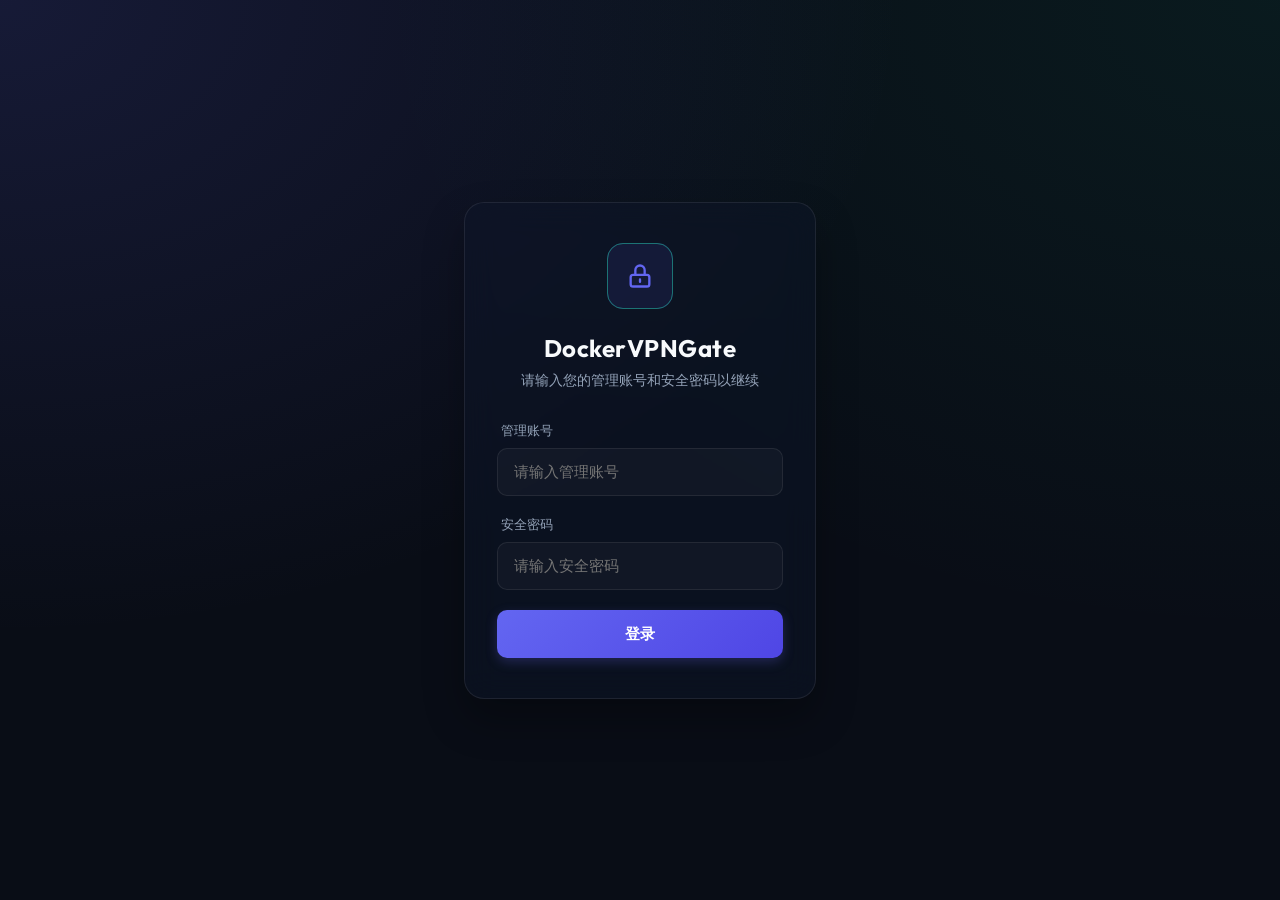
==== web/login.html @ be2da424 "init" ====
<!DOCTYPE html>
<html lang="zh-CN">
<head>
  <meta charset="UTF-8">
  <meta name="viewport" content="width=device-width, initial-scale=1.0">
  <title>DockerVPNGate - 安全登录</title>
  <link href="https://fonts.googleapis.com/css2?family=Outfit:wght@300;400;500;600;700&display=swap" rel="stylesheet">
  <style>
    :root {
      --bg-dark: #090d16;
      --bg-surface: rgba(15, 23, 42, 0.45);
      --border-color: rgba(255, 255, 255, 0.08);
      --text-primary: #f8fafc;
      --text-secondary: #94a3b8;
      --primary: #6366f1;
      --primary-gradient: linear-gradient(135deg, #6366f1 0%, #4f46e5 100%);
      --primary-hover: linear-gradient(135deg, #4f46e5 0%, #3730a3 100%);
      --success: #10b981;
      --danger: #f43f5e;
    }

    body {
      margin: 0;
      padding: 0;
      font-family: 'Outfit', -apple-system, BlinkMacSystemFont, "Segoe UI", Roboto, sans-serif;
      background-color: var(--bg-dark);
      background-image: 
        radial-gradient(at 0% 0%, rgba(99, 102, 241, 0.15) 0px, transparent 50%),
        radial-gradient(at 100% 0%, rgba(16, 185, 129, 0.08) 0px, transparent 50%);
      height: 100vh;
      display: flex;
      align-items: center;
      justify-content: center;
      overflow: hidden;
    }

    .login-container {
      width: 100%;
      max-width: 400px;
      padding: 24px;
      box-sizing: border-box;
    }

    .login-card {
      background: var(--bg-surface);
      backdrop-filter: blur(16px);
      -webkit-backdrop-filter: blur(16px);
      border: 1px solid var(--border-color);
      border-radius: 20px;
      padding: 40px 32px;
      box-shadow: 0 20px 40px rgba(0, 0, 0, 0.3);
      text-align: center;
      transition: all 0.3s cubic-bezier(0.4, 0, 0.2, 1);
    }

    .brand-logo {
      width: 64px;
      height: 64px;
      background: rgba(99, 102, 241, 0.1);
      border: 1px solid rgba(99, 102, 241, 0.25);
      border-radius: 16px;
      display: flex;
      align-items: center;
      justify-content: center;
      margin: 0 auto 24px auto;
      color: var(--primary);
      position: relative;
    }

    .brand-logo::after {
      content: '';
      position: absolute;
      width: 100%;
      height: 100%;
      border-radius: 16px;
      border: 1px solid var(--success);
      opacity: 0.5;
      animation: ripple 2s infinite ease-out;
    }

    @keyframes ripple {
      0% { transform: scale(1); opacity: 0.5; }
      100% { transform: scale(1.3); opacity: 0; }
    }

    .login-title {
      font-size: 24px;
      font-weight: 700;
      color: var(--text-primary);
      margin: 0 0 8px 0;
      letter-spacing: 0.5px;
    }

    .login-subtitle {
      font-size: 14px;
      color: var(--text-secondary);
      margin: 0 0 32px 0;
    }

    .form-group {
      margin-bottom: 20px;
      text-align: left;
    }

    .form-label {
      display: block;
      font-size: 13px;
      font-weight: 500;
      color: var(--text-secondary);
      margin-bottom: 8px;
      margin-left: 4px;
    }

    .input-wrapper {
      position: relative;
    }

    .input-field {
      width: 100%;
      height: 48px;
      background: rgba(255, 255, 255, 0.03);
      border: 1px solid var(--border-color);
      border-radius: 10px;
      padding: 0 16px;
      box-sizing: border-box;
      color: var(--text-primary);
      font-family: inherit;
      font-size: 15px;
      outline: none;
      transition: all 0.2s ease;
    }

    .input-field:focus {
      border-color: var(--primary);
      box-shadow: 0 0 0 3px rgba(99, 102, 241, 0.2);
      background: rgba(15, 23, 42, 0.6);
    }

    .error-message {
      color: var(--danger);
      font-size: 13px;
      margin-top: 8px;
      min-height: 18px;
      text-align: left;
      margin-left: 4px;
      display: none;
    }

    .login-btn {
      width: 100%;
      height: 48px;
      background: var(--primary-gradient);
      border: none;
      border-radius: 10px;
      color: white;
      font-family: inherit;
      font-size: 15px;
      font-weight: 600;
      cursor: pointer;
      transition: all 0.2s ease;
      display: flex;
      align-items: center;
      justify-content: center;
      gap: 8px;
      box-shadow: 0 4px 12px rgba(99, 102, 241, 0.25);
    }

    .login-btn:hover {
      background: var(--primary-hover);
      transform: translateY(-1px);
      box-shadow: 0 6px 16px rgba(99, 102, 241, 0.35);
    }

    .login-btn:active {
      transform: translateY(1px);
    }

    .login-btn:disabled {
      opacity: 0.6;
      cursor: not-allowed;
      transform: none !important;
    }
  </style>
</head>
<body>
  <div class="login-container">
    <div class="login-card">
      <div class="brand-logo">
        <svg xmlns="http://www.w3.org/2000/svg" width="28" height="28" fill="none" viewBox="0 0 24 24" stroke="currentColor" stroke-width="2">
          <path stroke-linecap="round" stroke-linejoin="round" d="M12 15v2m-6 4h12a2 2 0 002-2v-6a2 2 0 00-2-2H6a2 2 0 00-2 2v6a2 2 0 002 2zm10-10V7a4 4 0 00-8 0v4h8z" />
        </svg>
      </div>
      <h2 class="login-title">DockerVPNGate</h2>
      <p class="login-subtitle">请输入您的管理账号和安全密码以继续</p>
      
      <form id="login_form" onsubmit="handleLogin(event)">
        <div class="form-group">
          <label class="form-label" for="username">管理账号</label>
          <div class="input-wrapper">
            <input type="text" id="username" name="username" class="input-field" placeholder="请输入管理账号" required autocomplete="username">
          </div>
        </div>
        <div class="form-group" style="margin-top: 16px;">
          <label class="form-label" for="password">安全密码</label>
          <div class="input-wrapper">
            <input type="password" id="password" name="password" class="input-field" placeholder="请输入安全密码" required autocomplete="current-password">
          </div>
          <div id="error_text" class="error-message"></div>
        </div>
        
        <button type="submit" id="submit_btn" class="login-btn">
          <span>登录</span>
        </button>
      </form>
    </div>
  </div>

  <script>
    async function handleLogin(e) {
      e.preventDefault();
      const uname = document.getElementById("username").value.trim();
      const pwd = document.getElementById("password").value.trim();
      const errorText = document.getElementById("error_text");
      const submitBtn = document.getElementById("submit_btn");
      
      errorText.style.display = "none";
      submitBtn.disabled = true;
      submitBtn.querySelector("span").textContent = "正在验证...";
      
      try {
        const response = await fetch("./api/login", {
          method: "POST",
          headers: { "Content-Type": "application/json" },
          body: JSON.stringify({ username: uname, password: pwd })
        });
        
        const data = await response.json();
        if (response.ok && data.ok) {
          window.location.reload();
        } else {
          errorText.textContent = data.error || "账号或密码不正确，请重新输入";
          errorText.style.display = "block";
          submitBtn.disabled = false;
          submitBtn.querySelector("span").textContent = "登录";
        }
      } catch (err) {
        errorText.textContent = "连接服务器失败，请稍后重试";
        errorText.style.display = "block";
        submitBtn.disabled = false;
        submitBtn.querySelector("span").textContent = "登录";
      }
    }
  </script>
</body>
</html>
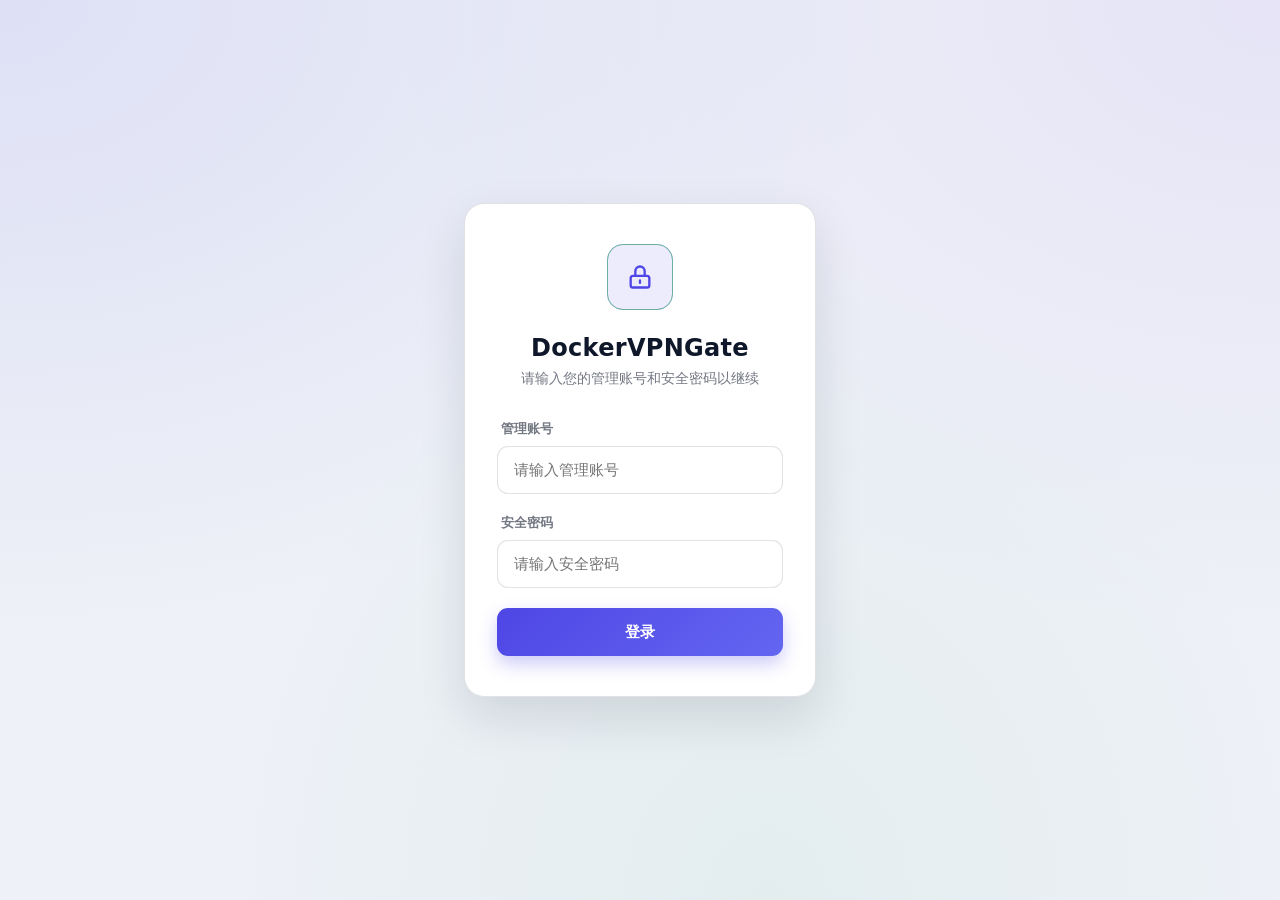
==== commit ef4296f6: "增加节点数统计" ====
--- a/web/login.html
+++ b/web/login.html
@@ -4,29 +4,30 @@
   <meta charset="UTF-8">
   <meta name="viewport" content="width=device-width, initial-scale=1.0">
   <title>DockerVPNGate - 安全登录</title>
-  <link href="https://fonts.googleapis.com/css2?family=Outfit:wght@300;400;500;600;700&display=swap" rel="stylesheet">
   <style>
     :root {
-      --bg-dark: #090d16;
-      --bg-surface: rgba(15, 23, 42, 0.45);
-      --border-color: rgba(255, 255, 255, 0.08);
-      --text-primary: #f8fafc;
-      --text-secondary: #94a3b8;
-      --primary: #6366f1;
-      --primary-gradient: linear-gradient(135deg, #6366f1 0%, #4f46e5 100%);
-      --primary-hover: linear-gradient(135deg, #4f46e5 0%, #3730a3 100%);
-      --success: #10b981;
-      --danger: #f43f5e;
+      --bg: #eef1f7;
+      --bg-surface: #ffffff;
+      --border-color: rgba(15, 23, 42, 0.12);
+      --text-primary: #0f172a;
+      --text-secondary: rgba(15, 23, 42, 0.58);
+      --primary: #4f46e5;
+      --primary-2: #6366f1;
+      --primary-gradient: linear-gradient(135deg, #4f46e5 0%, #6366f1 100%);
+      --primary-hover: linear-gradient(135deg, #4338ca 0%, #4f46e5 100%);
+      --success: #16a34a;
+      --danger: #dc2626;
     }
 
     body {
       margin: 0;
       padding: 0;
-      font-family: 'Outfit', -apple-system, BlinkMacSystemFont, "Segoe UI", Roboto, sans-serif;
-      background-color: var(--bg-dark);
-      background-image: 
-        radial-gradient(at 0% 0%, rgba(99, 102, 241, 0.15) 0px, transparent 50%),
-        radial-gradient(at 100% 0%, rgba(16, 185, 129, 0.08) 0px, transparent 50%);
+      font-family: Inter, ui-sans-serif, system-ui, -apple-system, BlinkMacSystemFont, "Segoe UI", "PingFang SC", "Microsoft YaHei", sans-serif;
+      background-color: var(--bg);
+      background-image:
+        radial-gradient(at 0% 0%, rgba(79, 70, 229, 0.10) 0px, transparent 50%),
+        radial-gradient(at 100% 0%, rgba(124, 58, 237, 0.07) 0px, transparent 50%),
+        radial-gradient(at 60% 100%, rgba(22, 163, 74, 0.05) 0px, transparent 50%);
       height: 100vh;
       display: flex;
       align-items: center;
@@ -43,12 +44,10 @@
 
     .login-card {
       background: var(--bg-surface);
-      backdrop-filter: blur(16px);
-      -webkit-backdrop-filter: blur(16px);
       border: 1px solid var(--border-color);
       border-radius: 20px;
       padding: 40px 32px;
-      box-shadow: 0 20px 40px rgba(0, 0, 0, 0.3);
+      box-shadow: 0 20px 48px rgba(15, 23, 42, 0.12);
       text-align: center;
       transition: all 0.3s cubic-bezier(0.4, 0, 0.2, 1);
     }
@@ -56,8 +55,8 @@
     .brand-logo {
       width: 64px;
       height: 64px;
-      background: rgba(99, 102, 241, 0.1);
-      border: 1px solid rgba(99, 102, 241, 0.25);
+      background: rgba(79, 70, 229, 0.1);
+      border: 1px solid rgba(79, 70, 229, 0.28);
       border-radius: 16px;
       display: flex;
       align-items: center;
@@ -88,7 +87,7 @@
       font-weight: 700;
       color: var(--text-primary);
       margin: 0 0 8px 0;
-      letter-spacing: 0.5px;
+      letter-spacing: 0.3px;
     }
 
     .login-subtitle {
@@ -105,7 +104,7 @@
     .form-label {
       display: block;
       font-size: 13px;
-      font-weight: 500;
+      font-weight: 600;
       color: var(--text-secondary);
       margin-bottom: 8px;
       margin-left: 4px;
@@ -118,9 +117,9 @@
     .input-field {
       width: 100%;
       height: 48px;
-      background: rgba(255, 255, 255, 0.03);
+      background: #ffffff;
       border: 1px solid var(--border-color);
-      border-radius: 10px;
+      border-radius: 11px;
       padding: 0 16px;
       box-sizing: border-box;
       color: var(--text-primary);
@@ -132,8 +131,7 @@
 
     .input-field:focus {
       border-color: var(--primary);
-      box-shadow: 0 0 0 3px rgba(99, 102, 241, 0.2);
-      background: rgba(15, 23, 42, 0.6);
+      box-shadow: 0 0 0 4px rgba(79, 70, 229, 0.14);
     }
 
     .error-message {
@@ -151,24 +149,24 @@
       height: 48px;
       background: var(--primary-gradient);
       border: none;
-      border-radius: 10px;
+      border-radius: 11px;
       color: white;
       font-family: inherit;
       font-size: 15px;
-      font-weight: 600;
+      font-weight: 700;
       cursor: pointer;
       transition: all 0.2s ease;
       display: flex;
       align-items: center;
       justify-content: center;
       gap: 8px;
-      box-shadow: 0 4px 12px rgba(99, 102, 241, 0.25);
+      box-shadow: 0 8px 18px rgba(79, 70, 229, 0.28);
     }
 
     .login-btn:hover {
       background: var(--primary-hover);
       transform: translateY(-1px);
-      box-shadow: 0 6px 16px rgba(99, 102, 241, 0.35);
+      box-shadow: 0 10px 22px rgba(79, 70, 229, 0.34);
     }
 
     .login-btn:active {
